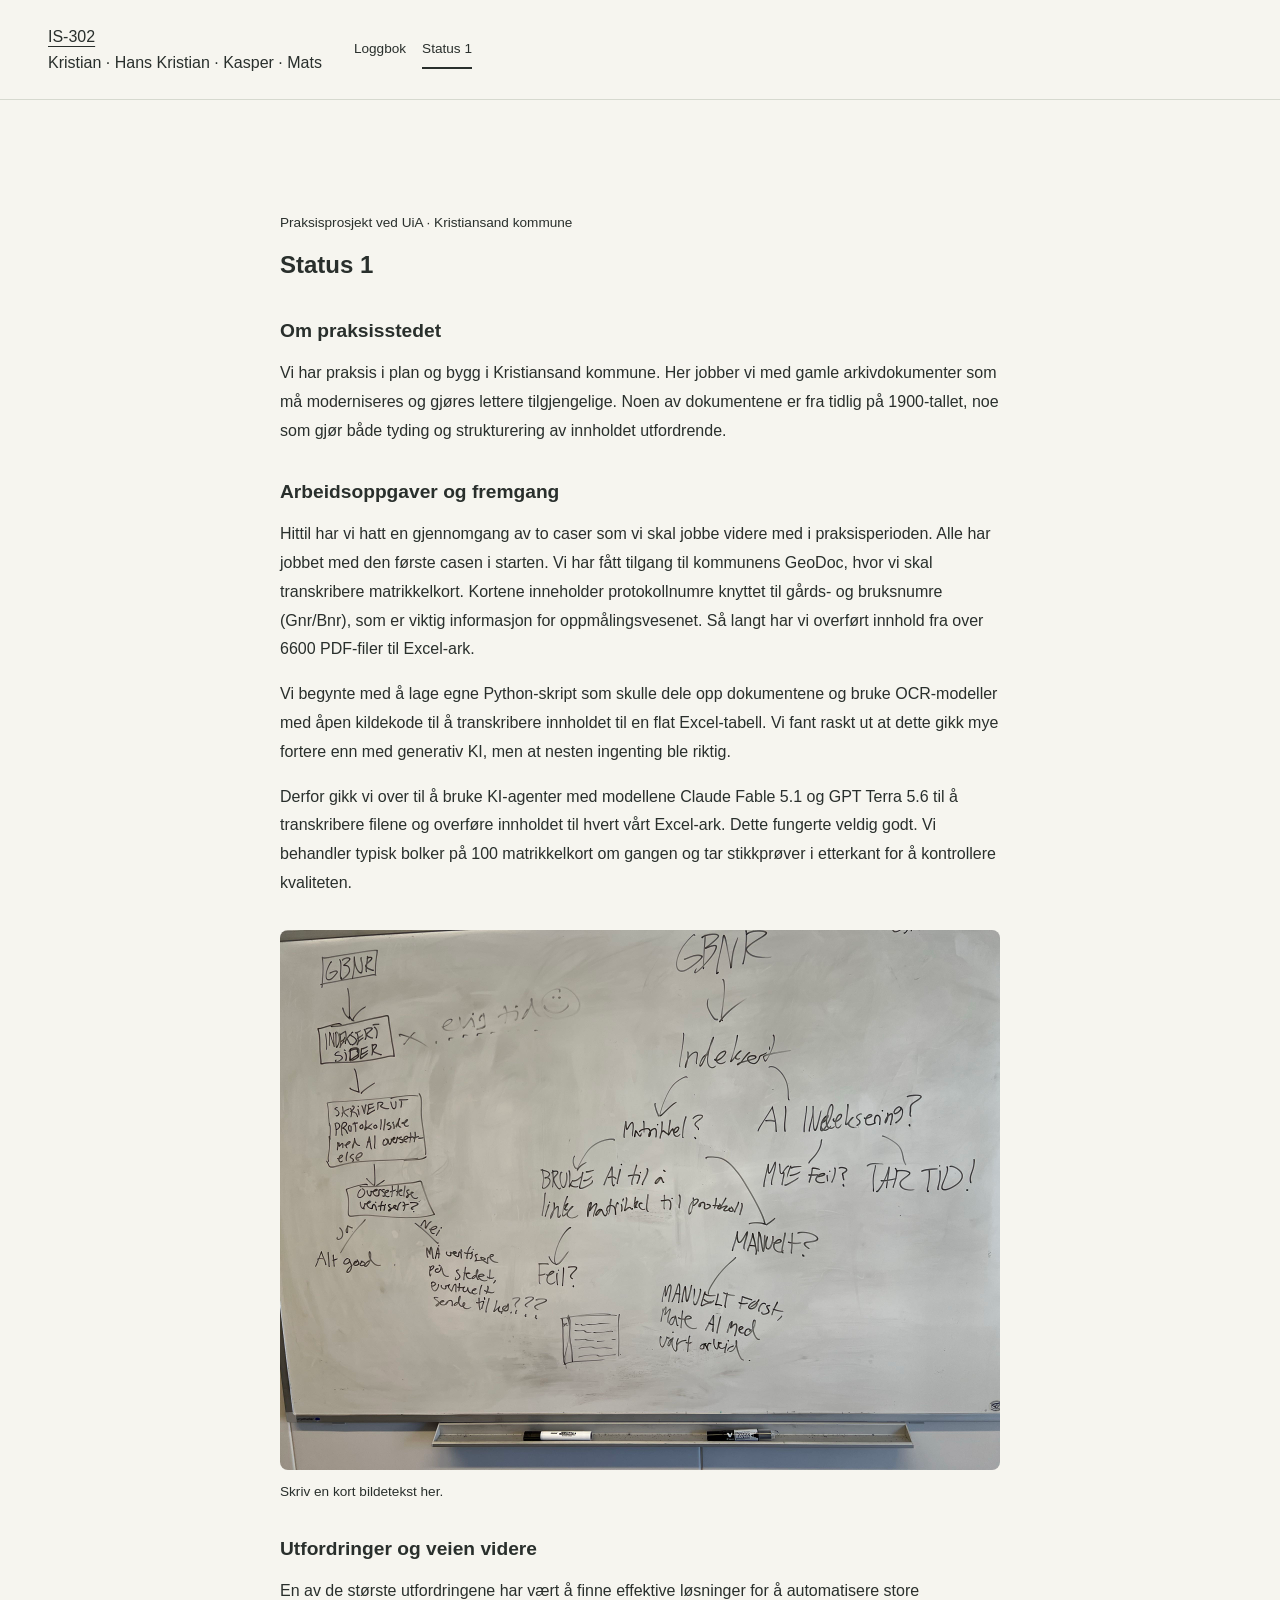
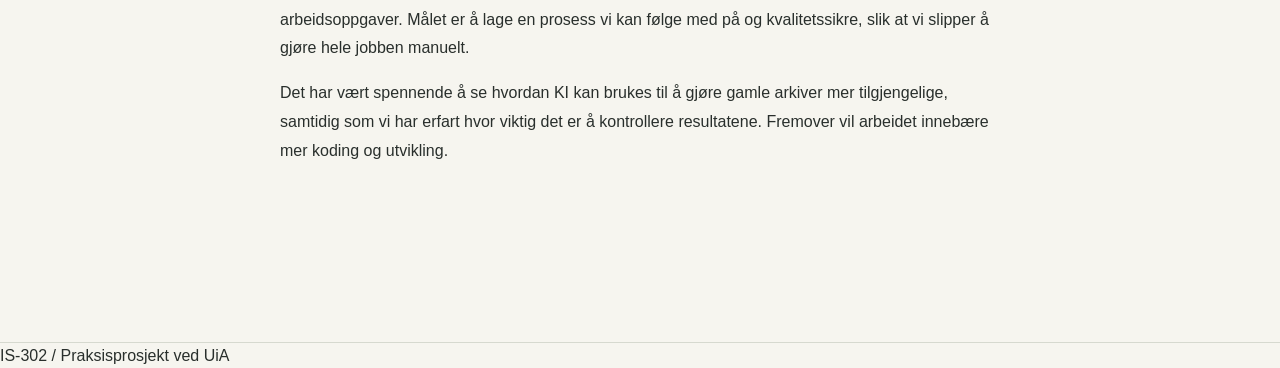
==== status1.html @ 0ccdd4df "status1" ====
<!doctype html>
<html lang="nb">
<head>
  <meta charset="utf-8">
  <meta name="viewport" content="width=device-width, initial-scale=1">
  <meta
    name="description"
    content="Status 1 fra praksis i Kristiansand kommune – IS-302 ved UiA."
  >
  <title>Status 1 | IS-302</title>
  <link rel="stylesheet" href="css/styles.css">
</head>

<body>
  <a class="skip-link" href="#main-content">
    Hopp til hovedinnhold
  </a>

  <header class="site-header">
    <div class="header-inner">
      <div class="identity">
        <a class="brand" href="index.html" aria-label="IS-302 forsiden">
          IS-302
        </a>
        <p class="students">
          Kristian <span aria-hidden="true">·</span>
          Hans Kristian <span aria-hidden="true">·</span>
          Kasper <span aria-hidden="true">·</span>
          Mats
        </p>
      </div>

      <div class="header-actions">
        <nav class="page-nav" aria-label="Hovedmeny">
          <a href="index.html">Loggbok</a>
          <a href="status1.html" aria-current="page">Status 1</a>
        </nav>
      </div>
    </div>
  </header>

  <main id="main-content">
    <article class="status-report" aria-labelledby="status-heading">
      <p class="status-label">
        Praksisprosjekt ved UiA · Kristiansand kommune
      </p>

      <h1 id="status-heading">Status 1</h1>

      <!-- Rediger teksten i avsnittene nedenfor. -->

      <h2>Om praksisstedet</h2>

      <p>
        Vi har praksis i plan og bygg i Kristiansand kommune.
        Her jobber vi med gamle arkivdokumenter som må moderniseres
        og gjøres lettere tilgjengelige. Noen av dokumentene er fra
        tidlig på 1900-tallet, noe som gjør både tyding og
        strukturering av innholdet utfordrende.
      </p>

      <h2>Arbeidsoppgaver og fremgang</h2>

      <p>
        Hittil har vi hatt en gjennomgang av to caser som vi skal
        jobbe videre med i praksisperioden. Alle har jobbet med den
        første casen i starten. Vi har fått tilgang til kommunens
        GeoDoc, hvor vi skal transkribere matrikkelkort. Kortene
        inneholder protokollnumre knyttet til gårds- og bruksnumre
        (Gnr/Bnr), som er viktig informasjon for oppmålingsvesenet.
        Så langt har vi overført innhold fra over 6600 PDF-filer
        til Excel-ark.
      </p>

      <p>
        Vi begynte med å lage egne Python-skript som skulle dele
        opp dokumentene og bruke OCR-modeller med åpen kildekode
        til å transkribere innholdet til en flat Excel-tabell.
        Vi fant raskt ut at dette gikk mye fortere enn med
        generativ KI, men at nesten ingenting ble riktig.
      </p>

      <p>
        Derfor gikk vi over til å bruke KI-agenter med modellene
        Claude Fable 5.1 og GPT Terra 5.6 til å transkribere filene
        og overføre innholdet til hvert vårt Excel-ark. Dette
        fungerte veldig godt. Vi behandler typisk bolker på
        100 matrikkelkort om gangen og tar stikkprøver i etterkant
        for å kontrollere kvaliteten.
      </p>

      <!-- Endre src, alt og bildeteksten når du legger inn bildet. -->
      <figure class="status-image">
        <img
          src="images/status1.jpg"
          alt="Beskriv hva bildet fra praksisarbeidet viser"
          loading="lazy"
        >
        <figcaption>
          Skriv en kort bildetekst her.
        </figcaption>
      </figure>

      <h2>Utfordringer og veien videre</h2>

      <p>
        En av de største utfordringene har vært å finne effektive
        løsninger for å automatisere store arbeidsoppgaver.
        Målet er å lage en prosess vi kan følge med på og
        kvalitetssikre, slik at vi slipper å gjøre hele jobben
        manuelt.
      </p>

      <p>
        Det har vært spennende å se hvordan KI kan brukes til å
        gjøre gamle arkiver mer tilgjengelige, samtidig som vi
        har erfart hvor viktig det er å kontrollere resultatene.
        Fremover vil arbeidet innebære mer koding og utvikling.
      </p>
    </article>
  </main>

  <footer class="site-footer">
    <span>IS-302 / Praksisprosjekt ved UiA</span>
  </footer>
</body>
</html>
---- css/styles.css ----
/* IS-302 — a shared field journal. No font or framework dependencies. */
:root {
  color-scheme: light;
  --color-paper: #f6f5ef;
  --color-surface: #fffefa;
  --color-note: #eeeee5;
  --color-ink: #292f2c;
  --color-muted: #636a63;
  --color-accent: #285747;
  --color-accent-hover: #1a4133;
  --color-accent-soft: #e5ece5;
  --color-border: #d6d9cf;
  --color-border-strong: #91998d;
  --color-error: #973e32;
  --color-error-soft: #f9eee9;
  --font-body: -apple-system, BlinkMacSystemFont, "Segoe UI", Roboto, Helvetica, Arial, sans-serif;
  --font-editorial: "Iowan Old Style", "Palatino Linotype", "Book Antiqua", Palatino, Georgia, serif;
  --type-small: 0.8125rem;
  --type-label: 0.6875rem;
  --type-body: 1rem;
  --space-1: 0.25rem;
  --space-2: 0.5rem;
  --space-3: 0.75rem;
  --space-4: 1rem;
  --space-5: 1.5rem;
  --space-6: 2rem;
  --space-7: 3rem;
  --space-8: 4rem;
  --space-9: 6rem;
  --border: 1px solid var(--color-border);
  --radius: 4px;
  --radius-pill: 999px;
  --shadow-dialog: 0 24px 80px #202b2426;
  --page-width: 1220px;
  --gutter: clamp(1.25rem, 4vw, 3rem);
}

* { box-sizing: border-box; }
body, h1, h2, h3, p { margin: 0; }
html { background: var(--color-paper); scroll-padding-top: var(--space-6); }
body {
  color: var(--color-ink);
  font-family: var(--font-body);
  font-size: var(--type-body);
  line-height: 1.6;
  -webkit-font-smoothing: antialiased;
}
button, input, select, textarea { font: inherit; color: inherit; }
button {
  min-height: 44px;
  padding: var(--space-2) var(--space-4);
  border: 1px solid transparent;
  border-radius: var(--radius);
  background: transparent;
  cursor: pointer;
  line-height: 1.35;
  transition: color 150ms ease, background-color 150ms ease, border-color 150ms ease;
}
button:disabled { cursor: wait; opacity: 0.55; }
a { color: inherit; text-decoration-thickness: 1px; text-underline-offset: 4px; }
button, a, summary { -webkit-tap-highlight-color: transparent; }
:focus-visible { outline: 2px solid var(--color-accent); outline-offset: 4px; }
::selection { color: var(--color-ink); background: var(--color-accent-soft); }
[hidden] { display: none !important; }
.sr-only {
  position: absolute;
  width: 1px;
  height: 1px;
  padding: 0;
  margin: -1px;
  overflow: hidden;
  clip-path: inset(50%);
  white-space: nowrap;
  border: 0;
}
.skip-link {
  position: fixed;
  top: var(--space-4);
  left: var(--gutter);
  z-index: 100;
  padding: var(--space-3) var(--space-5);
  background: var(--color-accent);
  color: var(--color-surface);
  transform: translateY(-200%);
}
.skip-link:focus { transform: translateY(0); }

/* Masthead */
.header-inner, main, .message-container, .footer-inner {
  width: min(var(--page-width), calc(100% - var(--gutter) * 2));
  margin-inline: auto;
}
.site-header { border-bottom: var(--border); }
.header-inner {
  display: flex;
  align-items: center;
  flex-wrap: wrap;
  gap: var(--space-4) var(--space-6);
  padding-block: var(--space-5);
}
.brand-group { display: flex; align-items: center; gap: var(--space-5); margin-right: auto; }
.brand-logo { font-size: 1.7rem; font-weight: 750; letter-spacing: -0.065em; text-decoration: none; white-space: nowrap; }
.brand-logo span { color: var(--color-accent); }
.brand-divider { width: 1px; height: 36px; background: var(--color-border); }
.brand-subtitle { display: block; font-size: var(--type-small); font-weight: 600; }
.header-students { font-size: 0.75rem; color: var(--color-muted); }
.main-nav { display: flex; align-items: center; gap: var(--space-1); }
.nav-link { border-radius: 0; padding-inline: var(--space-3); color: var(--color-muted); font-size: var(--type-small); }
.nav-link:hover { color: var(--color-accent); background: var(--color-accent-soft); }
.nav-link.active { border-bottom-color: var(--color-accent); color: var(--color-accent); font-weight: 650; }
.header-actions { display: flex; align-items: center; gap: var(--space-2); }
.auth-status { font-size: var(--type-label); color: var(--color-muted); }
.btn-add, .btn-submit, .inline-save-btn {
  background: var(--color-accent);
  color: var(--color-surface);
  font-size: var(--type-small);
  font-weight: 600;
}
.btn-add { display: inline-flex; align-items: center; gap: var(--space-2); }
.btn-add span { font-size: 1.25rem; font-weight: 400; line-height: 1; }
.btn-add:hover:not(:disabled), .btn-submit:hover:not(:disabled), .inline-save-btn:hover:not(:disabled) { background: var(--color-accent-hover); }
.btn-subtle, .btn-cancel { color: var(--color-muted); font-size: var(--type-small); }
.btn-subtle:hover, .btn-cancel:hover, .close-btn:hover { background: var(--color-note); color: var(--color-ink); }

/* Intro and page structure */
main { padding-block: clamp(2.5rem, 5vw, 4.5rem) var(--space-9); }
.view-panel { display: none; }
.view-panel.active { display: block; }
.intro-badge, .project-tag {
  display: block;
  color: var(--color-accent);
  font-size: var(--type-label);
  font-weight: 650;
  letter-spacing: 0.12em;
  text-transform: uppercase;
}
.intro-badge { margin-bottom: var(--space-5); }
.feed-header { display: flex; align-items: flex-end; justify-content: space-between; gap: var(--space-6); padding-bottom: var(--space-7); margin-bottom: var(--space-7); border-bottom: 1px solid var(--color-border-strong); }
.feed-main-title, .section-title {
  font-family: var(--font-editorial);
  font-size: clamp(2.65rem, 5.3vw, 4.75rem);
  font-weight: 400;
  letter-spacing: -0.045em;
  line-height: 1.08;
  text-wrap: balance;
  margin-bottom: var(--space-5);
}
.feed-subtitle, .section-lead { max-width: 68ch; font-size: clamp(1rem, 1.3vw, 1.125rem); color: var(--color-muted); line-height: 1.75; }
.intro-meta { flex-shrink: 0; display: grid; padding-left: var(--space-5); border-left: var(--border); font-size: var(--type-small); color: var(--color-muted); }
.intro-meta span:first-child { color: var(--color-ink); font-weight: 500; }
.journal-layout { display: grid; grid-template-columns: minmax(0, 2.6fr) minmax(0, 1fr); gap: clamp(2rem, 4vw, 3.5rem); align-items: start; }
.journal-feed, .project-sidebar { min-width: 0; }
.section-heading { display: flex; align-items: baseline; justify-content: space-between; gap: var(--space-3); margin-bottom: var(--space-5); }
.section-heading h2 { font-size: 1rem; font-weight: 600; letter-spacing: -0.025em; }
.section-heading > span { color: var(--color-muted); font-size: 0.75rem; }

/* Filters, search, and editing mode */
.feed-toolbar { display: grid; gap: var(--space-5); margin-block: var(--space-5) var(--space-6); }
.filter-group { display: flex; flex-wrap: wrap; gap: var(--space-2); }
.filter-btn { display: inline-flex; align-items: center; gap: var(--space-2); border: var(--border); border-radius: var(--radius-pill); padding: var(--space-2) var(--space-4); font-size: var(--type-small); color: var(--color-muted); }
.filter-btn:hover { border-color: var(--color-accent); color: var(--color-accent); background: var(--color-accent-soft); }
.filter-btn.active { color: var(--color-surface); background: var(--color-accent); border-color: var(--color-accent); }
.count { font-size: var(--type-label); font-variant-numeric: tabular-nums; opacity: 0.85; }
.search-row { display: flex; align-items: center; gap: var(--space-4); }
.search-row label { margin: 0; white-space: nowrap; font-size: var(--type-small); font-weight: 400; color: var(--color-muted); }
.search-field { flex: 1; min-width: 0; background: transparent; }
.edit-status-strip { display: flex; align-items: center; flex-wrap: wrap; gap: var(--space-2) var(--space-3); color: var(--color-muted); font-size: 0.75rem; }
.mode-badge { padding: var(--space-1) var(--space-2); border: var(--border); border-radius: var(--radius); font-size: var(--type-label); white-space: nowrap; }
.edit-status-strip.active .mode-badge { border-color: var(--color-accent); background: var(--color-accent-soft); color: var(--color-accent); }
#mode-text { flex: 1 1 200px; overflow-wrap: anywhere; }
.mode-toggle-link { padding: var(--space-2) 0; color: var(--color-accent); font-size: 0.75rem; }
.mode-toggle-link:hover, .project-btn:hover { text-decoration: underline; text-underline-offset: 4px; }

/* Journal entries — quiet paper sheets, with an editorial byline */
.entries-container { display: grid; gap: var(--space-5); }
.entry-card { min-width: 0; padding: clamp(1.25rem, 2.6vw, 2.25rem); background: var(--color-surface); border: var(--border); border-radius: var(--radius); }
.entry-card-top { display: flex; align-items: center; justify-content: space-between; flex-wrap: wrap; gap: var(--space-3) var(--space-4); padding-bottom: var(--space-5); margin-bottom: var(--space-5); border-bottom: var(--border); }
.author-block { display: flex; align-items: center; gap: var(--space-3); }
.author-avatar { display: grid; place-items: center; width: 32px; height: 32px; background: var(--color-accent-soft); border-radius: var(--radius); color: var(--color-accent); font-size: var(--type-label); font-weight: 700; letter-spacing: 0.02em; }
.author-name { font-size: 0.875rem; font-weight: 600; }
.date-editor-block { min-width: 0; display: flex; align-items: center; flex-wrap: wrap; gap: var(--space-2); }
.date-badge { color: var(--color-muted); font-size: var(--type-small); font-variant-numeric: tabular-nums; }
.btn-inline-edit { padding-inline: var(--space-2); color: var(--color-accent); font-size: 0.75rem; text-decoration: underline; text-underline-offset: 3px; }
.btn-inline-edit:hover { background: var(--color-accent-soft); }
.inline-edit-box { display: flex; align-items: center; flex-wrap: wrap; gap: var(--space-2); min-width: 0; }
.inline-date-input { width: auto; max-width: 100%; }
.inline-save-btn, .inline-preset-btn { padding-inline: var(--space-3); font-size: 0.75rem; }
.inline-preset-btn { border: var(--border); color: var(--color-muted); }
.inline-preset-btn:hover { border-color: var(--color-accent); background: var(--color-accent-soft); }
.inline-feedback { display: none; color: var(--color-accent); font-size: 0.75rem; }
.inline-feedback.visible { display: inline-block; }
.entry-text { max-width: 72ch; white-space: pre-wrap; overflow-wrap: anywhere; font-size: 1.0625rem; line-height: 1.85; }

/* Project notes and expanded project view */
.project-note { padding: var(--space-5); background: var(--color-note); border-top: 2px solid var(--color-accent); margin-bottom: var(--space-5); }
.project-note:nth-of-type(2) { background: transparent; border: var(--border); border-top: 2px solid var(--color-border-strong); }
.project-note h3 { margin-block: var(--space-4); font-family: var(--font-editorial); font-size: 1.65rem; font-weight: 400; letter-spacing: -0.025em; line-height: 1.2; overflow-wrap: anywhere; hyphens: auto; }
.project-note > p { font-size: 0.875rem; line-height: 1.8; color: var(--color-muted); }
.note-footer { display: grid; gap: var(--space-1); margin-top: var(--space-5); padding-top: var(--space-4); border-top: var(--border); font-size: 0.75rem; }
.note-footer span:last-child { font-size: var(--type-label); color: var(--color-muted); }
.project-btn { padding-inline: 0; color: var(--color-accent); font-size: var(--type-small); font-weight: 600; text-align: left; }
.sidebar-link { display: flex; align-items: center; justify-content: space-between; width: 100%; }
.sidebar-caption { margin-top: var(--space-4); max-width: 34ch; color: var(--color-muted); font-size: 0.75rem; line-height: 1.7; }
.section-intro { margin-bottom: var(--space-7); }
.projects-grid { display: grid; grid-template-columns: repeat(2, minmax(0, 1fr)); gap: var(--space-6); margin-bottom: var(--space-8); }
.project-card { display: flex; flex-direction: column; padding: clamp(1.5rem, 3vw, 2.5rem); background: var(--color-surface); border: var(--border); border-top: 2px solid var(--color-accent); }
.project-card-header { display: flex; flex-wrap: wrap; justify-content: space-between; gap: var(--space-3); margin-bottom: var(--space-5); }
.project-assigned { color: var(--color-muted); font-size: 0.75rem; }
.project-name { font: 400 clamp(1.75rem, 2.6vw, 2.25rem)/1.2 var(--font-editorial); letter-spacing: -0.03em; margin-bottom: var(--space-5); overflow-wrap: anywhere; hyphens: auto; }
.project-body { flex: 1; color: var(--color-muted); line-height: 1.8; margin-bottom: var(--space-5); }
.project-meta-list { display: flex; flex-wrap: wrap; gap: var(--space-2); margin-bottom: var(--space-5); }
.meta-pill { border: var(--border); padding: var(--space-1) var(--space-2); font-size: var(--type-label); color: var(--color-muted); }
.project-footer { display: flex; align-items: center; flex-wrap: wrap; justify-content: space-between; gap: var(--space-3); padding-top: var(--space-4); border-top: var(--border); }
.project-assigned strong { color: var(--color-ink); font-weight: 500; }
.team-header { margin-bottom: var(--space-6); }
.team-title { font: 400 2rem/1.3 var(--font-editorial); margin-bottom: var(--space-2); }
.team-subtitle { color: var(--color-muted); }
.team-grid { display: grid; grid-template-columns: repeat(4, minmax(0, 1fr)); gap: var(--space-6); }
.team-card { display: flex; flex-direction: column; align-items: flex-start; border-top: var(--border); padding-block: var(--space-5); }
.profile-placeholder { display: grid; place-items: center; width: 48px; height: 48px; margin-bottom: var(--space-5); background: var(--color-accent-soft); color: var(--color-accent); font-size: var(--type-small); font-weight: 600; border-radius: var(--radius); }
.profile-name { font-size: 1.125rem; font-weight: 600; margin-bottom: var(--space-1); }
.profile-role { color: var(--color-accent); font-size: 0.75rem; margin-bottom: var(--space-4); }
.profile-desc { flex: 1; font-size: 0.875rem; color: var(--color-muted); margin-bottom: var(--space-4); }
.profile-filter-btn { padding-inline: 0; color: var(--color-accent); font-size: var(--type-small); text-decoration: underline; text-underline-offset: 4px; }
.profile-filter-btn:hover { color: var(--color-accent-hover); }

/* Loading, empty, error, and live feedback */
.page-message { display: none; margin-top: var(--space-5); padding: var(--space-4) var(--space-5); border: var(--border); border-left: 3px solid var(--color-accent); background: var(--color-surface); font-size: 0.875rem; overflow-wrap: anywhere; }
.page-message.visible { display: block; }
.page-message.success { color: var(--color-accent); background: var(--color-accent-soft); }
.feed-status { display: flex; align-items: center; justify-content: center; gap: var(--space-3); padding: var(--space-8) var(--space-5); border: var(--border); background: var(--color-surface); color: var(--color-muted); font-size: 0.875rem; text-align: center; overflow-wrap: anywhere; }
.feed-status.ready { display: none; }
.page-message.error, .feed-status.error { color: var(--color-error); border-color: var(--color-error); background: var(--color-error-soft); }
.feed-spinner { flex-shrink: 0; width: 18px; height: 18px; border: 2px solid var(--color-border); border-top-color: var(--color-accent); border-radius: var(--radius-pill); animation: spin 900ms linear infinite; }
@keyframes spin { to { transform: rotate(360deg); } }

/* Native dialogs */
body:has(dialog[open]) { overflow: hidden; }
.entry-dialog { width: min(600px, calc(100% - var(--space-6))); max-height: calc(100vh - var(--space-6)); max-height: calc(100dvh - var(--space-6)); margin: auto; padding: 0; overflow-y: auto; overscroll-behavior: contain; color: var(--color-ink); background: var(--color-surface); border: var(--border); border-radius: var(--radius); box-shadow: var(--shadow-dialog); }
.login-dialog { width: min(480px, calc(100% - var(--space-6))); }
.entry-dialog::backdrop { background: #202b2499; }
.dialog-inner { padding: clamp(1.25rem, 4vw, 2.5rem); }
.dialog-header { display: flex; align-items: flex-start; justify-content: space-between; gap: var(--space-4); }
.dialog-header .intro-badge { margin-bottom: var(--space-3); }
.dialog-title { font: 400 clamp(1.9rem, 5vw, 2.5rem)/1.15 var(--font-editorial); letter-spacing: -0.035em; }
.close-btn { flex-shrink: 0; width: 44px; padding: 0; margin-top: -8px; margin-right: -8px; color: var(--color-muted); font-size: 1.75rem; }
.dialog-description { margin-block: var(--space-4) var(--space-6); color: var(--color-muted); font-size: 0.875rem; }
.form-row { display: grid; grid-template-columns: repeat(2, minmax(0, 1fr)); gap: var(--space-4); }
.form-group { min-width: 0; margin-bottom: var(--space-5); }
label { display: block; margin-bottom: var(--space-2); font-size: var(--type-small); font-weight: 600; }
input, select, textarea { min-width: 0; width: 100%; border: 1px solid var(--color-border-strong); border-radius: var(--radius); padding: var(--space-3); background: var(--color-surface); font-size: 1rem; }
input, select { min-height: 46px; }
textarea { display: block; min-height: 180px; resize: vertical; line-height: 1.7; }
input:focus, select:focus, textarea:focus { border-color: var(--color-accent); outline: 2px solid var(--color-accent); outline-offset: 2px; }
input::placeholder, textarea::placeholder { color: var(--color-muted); opacity: 1; }
.field-hint { margin-top: var(--space-2); color: var(--color-muted); font-size: 0.75rem; }
.form-msg { color: var(--color-error); font-size: var(--type-small); overflow-wrap: anywhere; }
.form-msg:not(:empty) { padding: var(--space-3); margin-bottom: var(--space-5); background: var(--color-error-soft); border-left: 2px solid var(--color-error); }
.dialog-actions { display: flex; align-items: center; justify-content: flex-end; gap: var(--space-3); padding-top: var(--space-5); border-top: var(--border); }
.btn-submit { padding-inline: var(--space-5); }
.demo-login-box { margin-top: var(--space-5); padding-top: var(--space-4); border-top: var(--border); font-size: 0.75rem; color: var(--color-muted); }
.demo-login-box summary { cursor: pointer; padding-block: var(--space-2); }
.demo-login-box p { margin-block: var(--space-3); }
.demo-login-btn { border: var(--border); color: var(--color-accent); font-size: var(--type-small); }
.demo-login-btn:hover { background: var(--color-accent-soft); }

/* Colophon */
.site-footer { border-top: var(--border); }
.footer-inner { display: flex; justify-content: space-between; flex-wrap: wrap; gap: var(--space-3); padding-block: var(--space-6); font-size: 0.75rem; color: var(--color-muted); }

/* Keep the masthead useful without compressing the reading column. */
@media (max-width: 1150px) {
  .header-inner { gap: var(--space-3) var(--space-5); }
  .main-nav { order: 3; width: 100%; border-top: var(--border); padding-top: var(--space-2); }
  .journal-layout { gap: var(--space-6); }
  .intro-meta { font-size: 0.75rem; }
}
@media (max-width: 900px) {
  .journal-layout { grid-template-columns: minmax(0, 1fr); gap: var(--space-8); }
  .project-sidebar { display: grid; grid-template-columns: repeat(2, minmax(0, 1fr)); gap: var(--space-5); }
  .project-sidebar .section-heading, .sidebar-link, .sidebar-caption { grid-column: 1 / -1; }
  .project-sidebar .section-heading, .project-note, .sidebar-caption { margin: 0; }
  .intro-meta { display: none; }
  .team-grid { grid-template-columns: repeat(2, minmax(0, 1fr)); }
}
@media (max-width: 600px) {
  .header-inner { padding-block: var(--space-4); gap: var(--space-4); }
  .brand-group { width: 100%; gap: var(--space-4); }
  .brand-logo { font-size: 1.5rem; }
  .brand-details { min-width: 0; }
  .header-students { font-size: var(--type-label); }
  .header-actions { width: 100%; flex-wrap: wrap; }
  .auth-status { margin-right: auto; }
  .main-nav { justify-content: space-between; padding-top: var(--space-3); }
  .nav-link { flex: 1; }
  .feed-header { padding-bottom: var(--space-6); margin-bottom: var(--space-6); }
  .feed-main-title { max-width: 10ch; font-size: clamp(2.75rem, 11.5vw, 4rem); }
  .intro-badge { margin-bottom: var(--space-4); }
  .feed-subtitle br { display: none; }
  .section-heading > span { font-size: var(--type-label); }
  .search-row { display: block; }
  .search-row label { margin-bottom: var(--space-2); }
  .filter-group { gap: var(--space-2); }
  .filter-btn { padding-inline: var(--space-3); }
  .entry-card-top { align-items: flex-start; gap: var(--space-3); padding-bottom: var(--space-4); margin-bottom: var(--space-4); }
  .date-editor-block { width: 100%; }
  .entry-text { font-size: 1rem; line-height: 1.8; }
  .project-sidebar, .projects-grid, .team-grid { grid-template-columns: minmax(0, 1fr); }
  .form-row { grid-template-columns: minmax(0, 1fr); gap: 0; }
  .dialog-actions > button { flex: 1; }
  .footer-inner { flex-direction: column; }
}
@media (prefers-reduced-motion: reduce) {
  *, *::before, *::after { animation: none !important; transition: none !important; scroll-behavior: auto !important; }
}
/* Navigasjon mellom sidene */
.page-nav {
  display: flex;
  flex-wrap: wrap;
  gap: 1rem;
}

.page-nav a {
  color: var(--muted);
  font-size: 0.85rem;
  text-decoration: none;
  padding: 0.5rem 0;
  border-bottom: 2px solid transparent;
}

.page-nav a:hover,
.page-nav a[aria-current="page"] {
  color: var(--ink);
  border-bottom-color: var(--ink);
}

/* Statusrapport */
.status-report {
  max-width: 720px;
  margin: 0 auto;
  padding: 3rem 0 4rem;
}

.status-label {
  color: var(--muted);
  font-size: 0.85rem;
  margin: 0 0 0.75rem;
}

.status-report h1 {
  margin-bottom: 2rem;
}

.status-report h2 {
  margin: 2rem 0 0.75rem;
  font-size: 1.2rem;
}

.status-report p:not(.status-label) {
  margin: 0 0 1rem;
  line-height: 1.8;
}

.status-image {
  margin: 2rem 0;
}

.status-image img {
  display: block;
  width: 100%;
  height: auto;
  border: 1px solid var(--line);
  border-radius: 8px;
}

.status-image figcaption {
  margin-top: 0.75rem;
  color: var(--muted);
  font-size: 0.85rem;
  line-height: 1.5;
}

@media (max-width: 700px) {
  .header-inner {
    flex-wrap: wrap;
    padding-top: 1rem;
    padding-bottom: 1rem;
  }

  .header-actions {
    flex-wrap: wrap;
  }
}
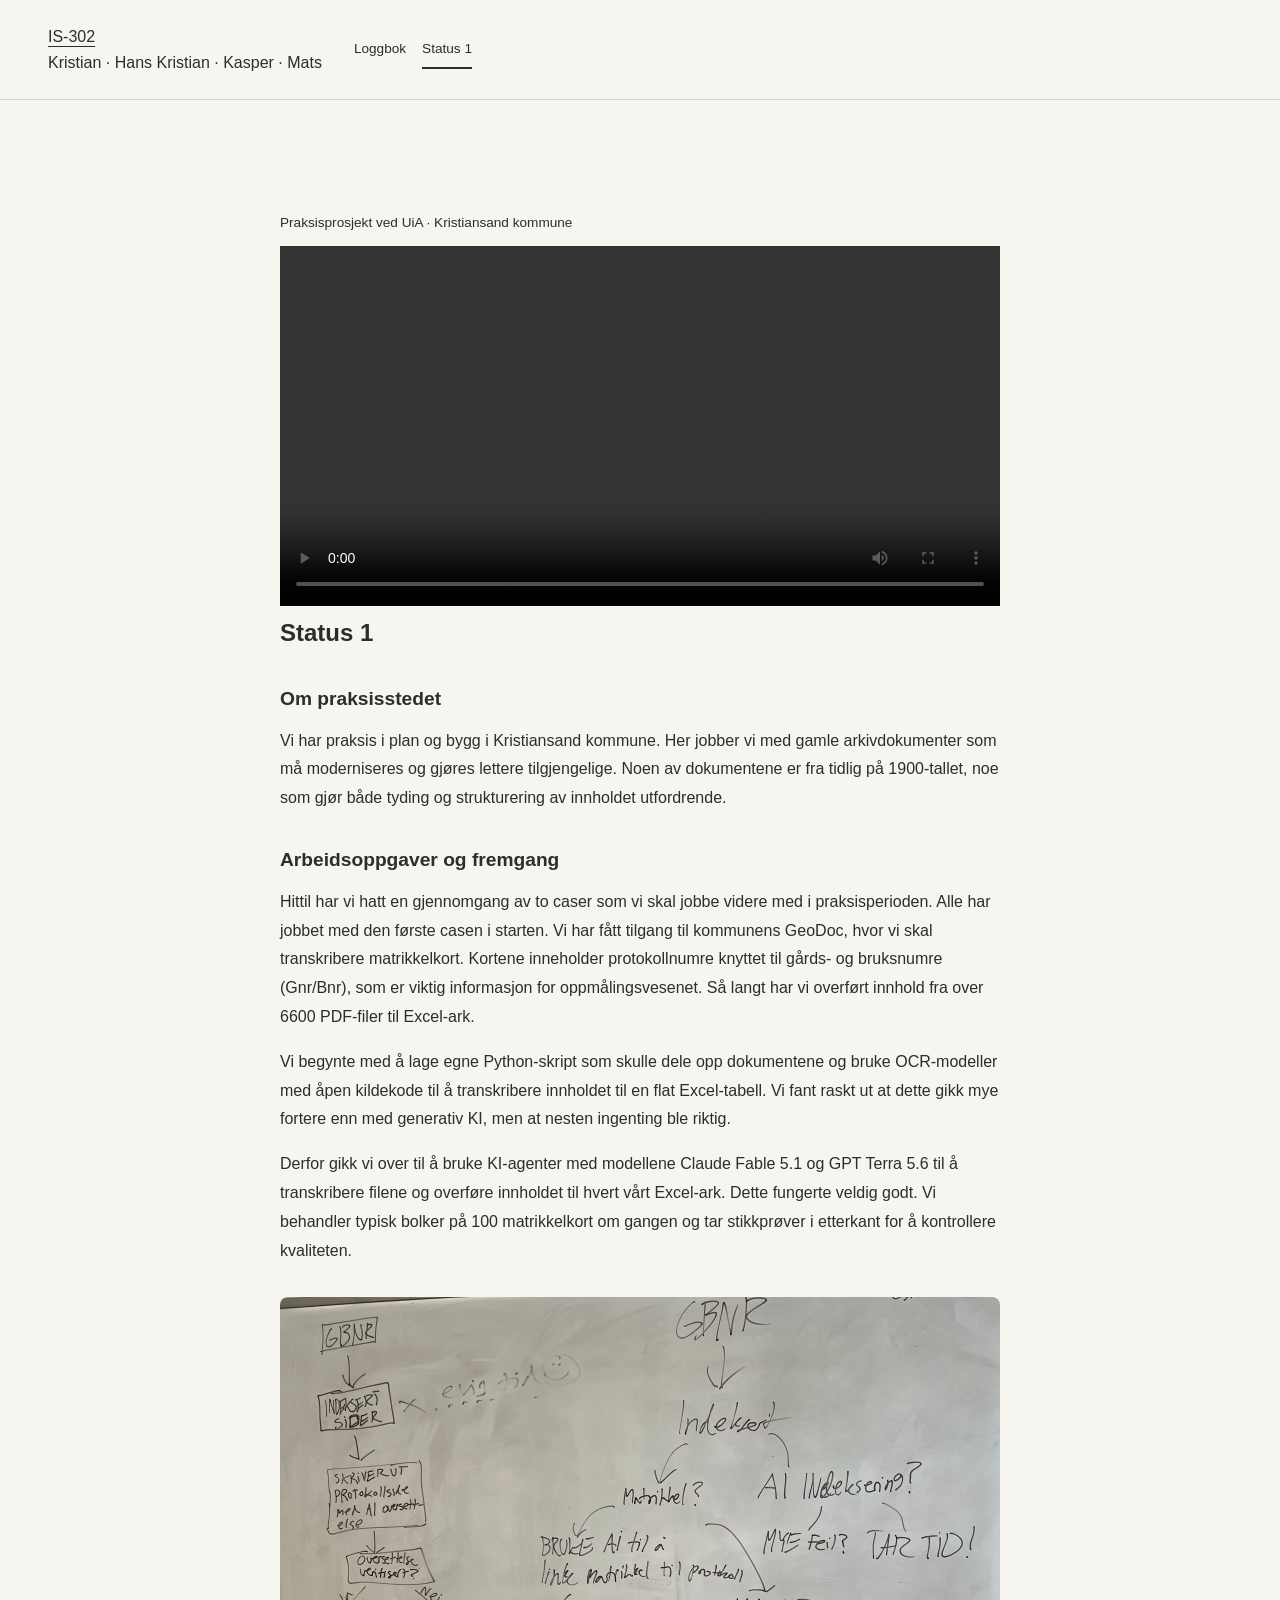
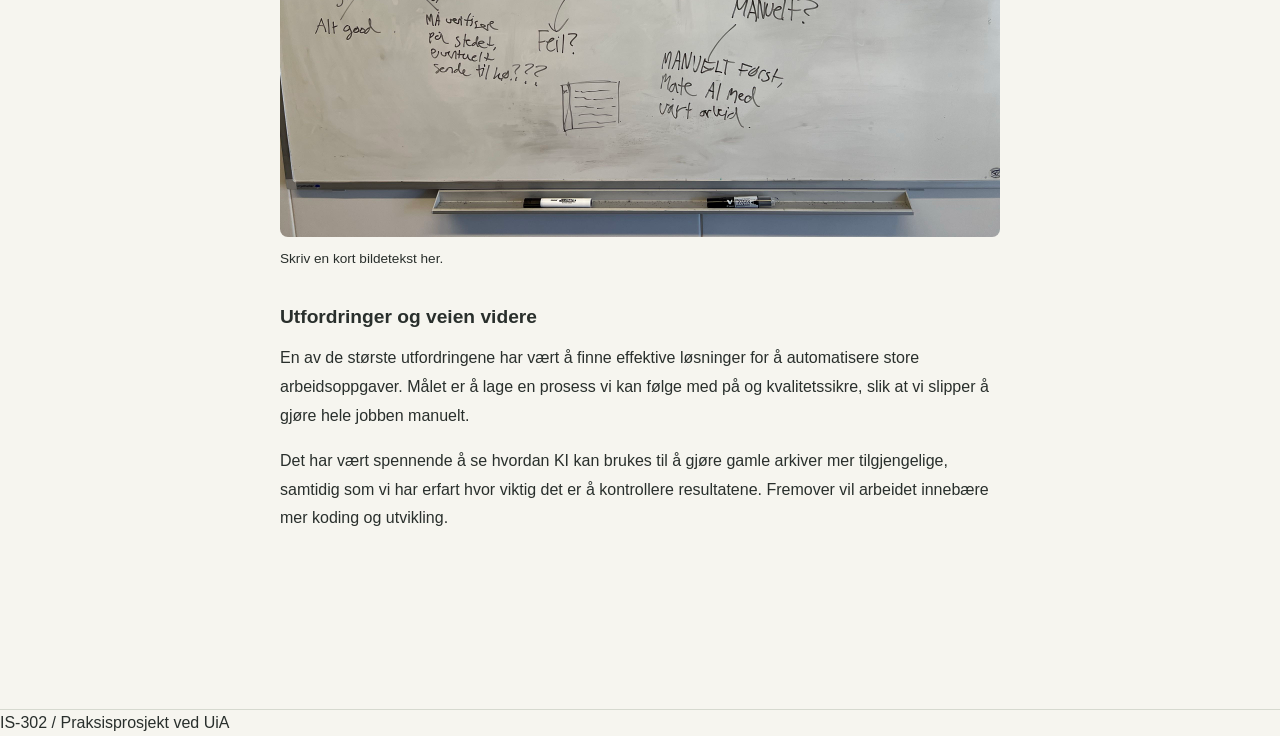
==== commit d8edd8b5: "la t video" ====
--- a/status1.html
+++ b/status1.html
@@ -44,6 +44,11 @@
       <p class="status-label">
         Praksisprosjekt ved UiA · Kristiansand kommune
       </p>
+      <video controls playsinline preload="metadata"
+         style="width: 100%; max-width: 960px;">
+        <source src="images/status111.mp4" type="video/mp4">
+         Nettleseren din støtter ikke video.
+      </video>
 
       <h1 id="status-heading">Status 1</h1>
 
--- a/css/styles.css
+++ b/css/styles.css
@@ -102,8 +102,46 @@
 .brand-logo { font-size: 1.7rem; font-weight: 750; letter-spacing: -0.065em; text-decoration: none; white-space: nowrap; }
 .brand-logo span { color: var(--color-accent); }
 .brand-divider { width: 1px; height: 36px; background: var(--color-border); }
+.brand-details { min-width: 0; }
 .brand-subtitle { display: block; font-size: var(--type-small); font-weight: 600; }
 .header-students { font-size: 0.75rem; color: var(--color-muted); }
+
+/* Header Partner Logos */
+.header-partner-logos {
+  display: flex;
+  align-items: center;
+  gap: var(--space-4);
+  padding-left: var(--space-4);
+  border-left: var(--border);
+}
+.partner-logo-link {
+  display: inline-flex;
+  align-items: center;
+  opacity: 0.9;
+  transition: opacity 150ms ease, transform 150ms ease;
+}
+.partner-logo-link:hover {
+  opacity: 1;
+  transform: translateY(-1px);
+}
+.partner-logo {
+  display: block;
+  object-fit: contain;
+}
+.logo-kommune {
+  height: 30px;
+  width: auto;
+}
+.logo-uia {
+  height: 23px;
+  width: auto;
+}
+.partner-logo-divider {
+  width: 1px;
+  height: 22px;
+  background: var(--color-border);
+}
+
 .main-nav { display: flex; align-items: center; gap: var(--space-1); }
 .nav-link { border-radius: 0; padding-inline: var(--space-3); color: var(--color-muted); font-size: var(--type-small); }
 .nav-link:hover { color: var(--color-accent); background: var(--color-accent-soft); }
@@ -135,6 +173,473 @@
   text-transform: uppercase;
 }
 .intro-badge { margin-bottom: var(--space-5); }
+
+/* Scroll Reveal & Soft Typewriter Animations */
+[data-reveal] {
+  opacity: 0;
+  transform: translateY(16px);
+  transition: opacity 650ms cubic-bezier(0.16, 1, 0.3, 1), transform 650ms cubic-bezier(0.16, 1, 0.3, 1);
+  will-change: opacity, transform;
+}
+[data-reveal].is-revealed {
+  opacity: 1;
+  transform: translateY(0);
+}
+
+.typewriter-cursor {
+  display: inline-block;
+  font-weight: 300;
+  color: var(--color-accent);
+  margin-left: 2px;
+  animation: blink-cursor 750ms step-end infinite;
+}
+@keyframes blink-cursor {
+  0%, 100% { opacity: 1; }
+  50% { opacity: 0; }
+}
+
+/* ==========================================================================
+   HOMEPAGE (#view-hjem)
+   ========================================================================== */
+.home-container {
+  display: flex;
+  flex-direction: column;
+  gap: clamp(3.5rem, 6vw, 6rem);
+}
+
+/* Hero section */
+.home-hero {
+  padding-bottom: clamp(1.5rem, 3vw, 2.5rem);
+}
+.hero-content {
+  max-width: 960px;
+}
+.hero-title {
+  font-family: var(--font-editorial);
+  font-size: clamp(2.75rem, 5.6vw, 4.85rem);
+  font-weight: 400;
+  letter-spacing: -0.045em;
+  line-height: 1.06;
+  text-wrap: balance;
+  margin-bottom: var(--space-5);
+}
+.hero-lead {
+  max-width: 68ch;
+  font-size: clamp(1.0625rem, 1.4vw, 1.25rem);
+  line-height: 1.75;
+  color: var(--color-muted);
+  margin-bottom: var(--space-6);
+}
+.hero-actions {
+  display: flex;
+  align-items: center;
+  flex-wrap: wrap;
+  gap: var(--space-3);
+}
+.btn-hero-primary {
+  display: inline-flex;
+  align-items: center;
+  gap: var(--space-2);
+  background: var(--color-accent);
+  color: var(--color-surface);
+  font-weight: 600;
+  font-size: var(--type-small);
+  padding: var(--space-3) var(--space-5);
+  border-radius: var(--radius);
+  text-decoration: none;
+  transition: background 150ms ease, transform 150ms ease;
+}
+.btn-hero-primary:hover {
+  background: var(--color-accent-hover);
+  transform: translateY(-1px);
+}
+.btn-hero-secondary {
+  display: inline-flex;
+  align-items: center;
+  gap: var(--space-2);
+  background: var(--color-surface);
+  border: var(--border);
+  color: var(--color-ink);
+  font-weight: 600;
+  font-size: var(--type-small);
+  padding: var(--space-3) var(--space-5);
+  border-radius: var(--radius);
+  text-decoration: none;
+  transition: border-color 150ms ease, background 150ms ease, transform 150ms ease;
+}
+.btn-hero-secondary:hover {
+  border-color: var(--color-accent);
+  background: var(--color-accent-soft);
+  transform: translateY(-1px);
+}
+
+/* Stats strip */
+.home-stats-strip {
+  display: grid;
+  grid-template-columns: repeat(4, 1fr);
+  gap: var(--space-4);
+  margin-top: clamp(2rem, 4vw, 3.5rem);
+  padding-top: clamp(1.75rem, 3.5vw, 3rem);
+  border-top: 1px solid var(--color-border-strong);
+}
+.stat-box {
+  display: flex;
+  flex-direction: column;
+  gap: var(--space-1);
+}
+.stat-number {
+  font-family: var(--font-editorial);
+  font-size: clamp(2rem, 3.2vw, 2.75rem);
+  line-height: 1.1;
+  font-weight: 600;
+  color: var(--color-accent);
+}
+.stat-label {
+  font-size: var(--type-small);
+  color: var(--color-muted);
+}
+
+/* Home Section Layouts */
+.home-section {
+  padding-top: clamp(2rem, 4vw, 3.5rem);
+  border-top: 1px solid var(--color-border);
+  display: flex;
+  flex-direction: column;
+}
+.section-label-row {
+  display: flex;
+  align-items: center;
+  gap: var(--space-3);
+  margin-bottom: var(--space-3);
+}
+.section-numeral {
+  font-family: var(--font-editorial);
+  font-size: 1.15rem;
+  font-style: italic;
+  font-weight: 600;
+  color: var(--color-accent);
+}
+.home-section-title {
+  font-family: var(--font-editorial);
+  font-size: clamp(2.2rem, 4.2vw, 3.25rem);
+  font-weight: 400;
+  letter-spacing: -0.035em;
+  line-height: 1.15;
+  margin-bottom: var(--space-3);
+}
+.home-section-subtitle {
+  font-size: 1.0625rem;
+  font-weight: 600;
+  color: var(--color-accent);
+  margin-bottom: var(--space-4);
+}
+.home-body-text {
+  font-size: 1.0625rem;
+  line-height: 1.8;
+  color: var(--color-muted);
+  max-width: 68ch;
+  margin-bottom: var(--space-4);
+}
+.home-body-text strong {
+  color: var(--color-ink);
+  font-weight: 600;
+}
+
+/* 2-Column Grid for HVOR */
+.home-grid-2col {
+  display: grid;
+  grid-template-columns: minmax(0, 1.4fr) minmax(0, 1fr);
+  gap: clamp(2rem, 4vw, 4rem);
+  align-items: start;
+  margin-top: var(--space-4);
+}
+.home-links-group {
+  display: flex;
+  flex-wrap: wrap;
+  gap: var(--space-3);
+  margin-top: var(--space-5);
+}
+.home-external-link {
+  display: inline-flex;
+  align-items: center;
+  gap: var(--space-2);
+  padding: var(--space-3) var(--space-4);
+  background: var(--color-surface);
+  border: var(--border);
+  border-radius: var(--radius);
+  color: var(--color-ink);
+  font-size: var(--type-small);
+  font-weight: 600;
+  text-decoration: none;
+  transition: border-color 150ms ease, background 150ms ease, transform 150ms ease;
+}
+.home-external-link:hover {
+  border-color: var(--color-accent);
+  background: var(--color-accent-soft);
+  color: var(--color-accent);
+  transform: translateY(-1px);
+}
+.home-external-link .link-arrow {
+  color: var(--color-accent);
+  font-weight: 400;
+}
+
+/* Location Card */
+.location-card {
+  background: var(--color-surface);
+  border: var(--border);
+  border-top: 3px solid var(--color-accent);
+  border-radius: var(--radius);
+  padding: clamp(1.5rem, 3vw, 2.25rem);
+  display: flex;
+  flex-direction: column;
+  gap: var(--space-4);
+}
+.location-badge {
+  display: inline-block;
+  align-self: flex-start;
+  padding: var(--space-1) var(--space-3);
+  background: var(--color-accent-soft);
+  color: var(--color-accent);
+  font-size: var(--type-label);
+  font-weight: 700;
+  text-transform: uppercase;
+  letter-spacing: 0.1em;
+  border-radius: var(--radius-pill);
+}
+.location-heading {
+  font-family: var(--font-editorial);
+  font-size: 1.45rem;
+  font-weight: 500;
+  letter-spacing: -0.02em;
+}
+.location-details {
+  list-style: none;
+  padding: 0;
+  margin: 0;
+  display: flex;
+  flex-direction: column;
+  gap: var(--space-2);
+  font-size: 0.875rem;
+  color: var(--color-muted);
+  border-top: var(--border);
+  padding-top: var(--space-4);
+}
+.location-details li strong {
+  color: var(--color-ink);
+  font-weight: 600;
+}
+.location-partners {
+  display: flex;
+  align-items: center;
+  gap: var(--space-4);
+  padding-top: var(--space-4);
+  border-top: var(--border);
+}
+.partner-card-logo {
+  max-height: 28px;
+  width: auto;
+  object-fit: contain;
+  opacity: 0.9;
+}
+
+/* Initiatives Grid (HVA) */
+.home-initiatives-grid {
+  display: grid;
+  grid-template-columns: repeat(2, minmax(0, 1fr));
+  gap: var(--space-6);
+  margin-top: var(--space-5);
+}
+.home-initiative-card {
+  background: var(--color-surface);
+  border: var(--border);
+  border-top: 3px solid var(--color-accent);
+  border-radius: var(--radius);
+  padding: clamp(1.5rem, 3vw, 2.25rem);
+  display: flex;
+  flex-direction: column;
+  justify-content: space-between;
+  gap: var(--space-5);
+  transition: transform 150ms ease, box-shadow 150ms ease;
+}
+.home-initiative-card:hover {
+  transform: translateY(-2px);
+  box-shadow: 0 8px 24px #202b240f;
+}
+.initiative-top {
+  display: flex;
+  flex-direction: column;
+  gap: var(--space-3);
+}
+.initiative-badge {
+  font-size: var(--type-label);
+  font-weight: 650;
+  text-transform: uppercase;
+  letter-spacing: 0.12em;
+  color: var(--color-accent);
+}
+.initiative-title {
+  font-family: var(--font-editorial);
+  font-size: clamp(1.6rem, 2.3vw, 2rem);
+  font-weight: 400;
+  line-height: 1.2;
+  letter-spacing: -0.025em;
+}
+.initiative-text {
+  font-size: 0.9375rem;
+  line-height: 1.75;
+  color: var(--color-muted);
+}
+.initiative-tags {
+  display: flex;
+  flex-wrap: wrap;
+  gap: var(--space-2);
+  margin-top: var(--space-2);
+}
+.initiative-link-btn {
+  display: inline-flex;
+  align-items: center;
+  gap: var(--space-2);
+  color: var(--color-accent);
+  font-size: var(--type-small);
+  font-weight: 600;
+  padding: 0;
+  background: none;
+  border: none;
+  cursor: pointer;
+  text-align: left;
+}
+.initiative-link-btn:hover {
+  text-decoration: underline;
+  text-underline-offset: 4px;
+}
+
+/* Reasons Grid (HVORFOR) */
+.home-reasons-grid {
+  display: grid;
+  grid-template-columns: repeat(2, minmax(0, 1fr));
+  gap: var(--space-5);
+  margin-top: var(--space-5);
+}
+.reason-card {
+  background: var(--color-surface);
+  border: var(--border);
+  border-radius: var(--radius);
+  padding: clamp(1.25rem, 2.5vw, 1.85rem);
+  display: flex;
+  flex-direction: column;
+  gap: var(--space-3);
+  transition: transform 150ms ease;
+}
+.reason-card:hover {
+  transform: translateY(-2px);
+}
+.reason-icon-circle {
+  width: 44px;
+  height: 44px;
+  border-radius: var(--radius-pill);
+  background: var(--color-accent-soft);
+  display: grid;
+  place-items: center;
+  font-size: 1.3rem;
+  margin-bottom: var(--space-1);
+}
+.reason-title {
+  font-family: var(--font-editorial);
+  font-size: 1.35rem;
+  font-weight: 500;
+  letter-spacing: -0.02em;
+  line-height: 1.25;
+}
+.reason-text {
+  font-size: 0.875rem;
+  line-height: 1.75;
+  color: var(--color-muted);
+}
+
+/* Team Teaser on Home */
+.section-heading-with-cta {
+  display: flex;
+  align-items: flex-end;
+  justify-content: space-between;
+  flex-wrap: wrap;
+  gap: var(--space-4);
+  margin-bottom: var(--space-5);
+}
+.btn-view-all-team {
+  display: inline-flex;
+  align-items: center;
+  gap: var(--space-2);
+  padding: var(--space-2) var(--space-4);
+  background: var(--color-surface);
+  border: var(--border);
+  border-radius: var(--radius);
+  color: var(--color-accent);
+  font-size: var(--type-small);
+  font-weight: 600;
+  transition: border-color 150ms ease, background 150ms ease;
+}
+.btn-view-all-team:hover {
+  border-color: var(--color-accent);
+  background: var(--color-accent-soft);
+}
+.team-teaser-grid {
+  display: grid;
+  grid-template-columns: repeat(4, minmax(0, 1fr));
+  gap: var(--space-4);
+}
+.team-teaser-card {
+  background: var(--color-surface);
+  border: var(--border);
+  border-radius: var(--radius);
+  overflow: hidden;
+  cursor: pointer;
+  transition: transform 150ms ease, border-color 150ms ease, box-shadow 150ms ease;
+  display: flex;
+  flex-direction: column;
+}
+.team-teaser-card:hover {
+  transform: translateY(-3px);
+  border-color: var(--color-accent);
+  box-shadow: 0 8px 20px #202b2414;
+}
+.team-teaser-photo {
+  width: 100%;
+  aspect-ratio: 4 / 4.5;
+  object-fit: cover;
+  background: var(--color-note);
+  display: block;
+  border-bottom: var(--border);
+  filter: grayscale(12%);
+  transition: filter 200ms ease;
+}
+.team-teaser-card:hover .team-teaser-photo {
+  filter: grayscale(0%);
+}
+.team-teaser-info {
+  padding: var(--space-3) var(--space-4);
+  display: flex;
+  flex-direction: column;
+  gap: var(--space-1);
+}
+.teaser-name {
+  font-family: var(--font-editorial);
+  font-size: 1.15rem;
+  font-weight: 600;
+  letter-spacing: -0.02em;
+}
+.teaser-role {
+  font-size: var(--type-label);
+  font-weight: 650;
+  color: var(--color-accent);
+  text-transform: uppercase;
+  letter-spacing: 0.08em;
+}
+.teaser-project {
+  font-size: var(--type-label);
+  color: var(--color-muted);
+}
+
 .feed-header { display: flex; align-items: flex-end; justify-content: space-between; gap: var(--space-6); padding-bottom: var(--space-7); margin-bottom: var(--space-7); border-bottom: 1px solid var(--color-border-strong); }
 .feed-main-title, .section-title {
   font-family: var(--font-editorial);
@@ -154,30 +659,66 @@
 .section-heading h2 { font-size: 1rem; font-weight: 600; letter-spacing: -0.025em; }
 .section-heading > span { color: var(--color-muted); font-size: 0.75rem; }
 
-/* Filters, search, and editing mode */
-.feed-toolbar { display: grid; gap: var(--space-5); margin-block: var(--space-5) var(--space-6); }
-.filter-group { display: flex; flex-wrap: wrap; gap: var(--space-2); }
-.filter-btn { display: inline-flex; align-items: center; gap: var(--space-2); border: var(--border); border-radius: var(--radius-pill); padding: var(--space-2) var(--space-4); font-size: var(--type-small); color: var(--color-muted); }
-.filter-btn:hover { border-color: var(--color-accent); color: var(--color-accent); background: var(--color-accent-soft); }
-.filter-btn.active { color: var(--color-surface); background: var(--color-accent); border-color: var(--color-accent); }
+/* Feed toolbar, search, and team indicator */
+.feed-toolbar { display: grid; gap: var(--space-4); margin-block: var(--space-5) var(--space-6); }
+.feed-meta-bar {
+  display: flex;
+  align-items: center;
+  justify-content: space-between;
+  flex-wrap: wrap;
+  gap: var(--space-3);
+  padding: var(--space-3) var(--space-4);
+  background: var(--color-surface);
+  border: var(--border);
+  border-radius: var(--radius);
+}
+.feed-team-indicator {
+  display: inline-flex;
+  align-items: center;
+  gap: var(--space-2);
+  font-size: var(--type-small);
+  font-weight: 600;
+  color: var(--color-ink);
+}
+.indicator-dot {
+  width: 8px;
+  height: 8px;
+  border-radius: var(--radius-pill);
+  background: var(--color-accent);
+  box-shadow: 0 0 0 3px var(--color-accent-soft);
+  display: inline-block;
+}
+.feed-count-tag {
+  font-size: var(--type-small);
+  color: var(--color-muted);
+}
 .count { font-size: var(--type-label); font-variant-numeric: tabular-nums; opacity: 0.85; }
 .search-row { display: flex; align-items: center; gap: var(--space-4); }
 .search-row label { margin: 0; white-space: nowrap; font-size: var(--type-small); font-weight: 400; color: var(--color-muted); }
 .search-field { flex: 1; min-width: 0; background: transparent; }
-.edit-status-strip { display: flex; align-items: center; flex-wrap: wrap; gap: var(--space-2) var(--space-3); color: var(--color-muted); font-size: 0.75rem; }
-.mode-badge { padding: var(--space-1) var(--space-2); border: var(--border); border-radius: var(--radius); font-size: var(--type-label); white-space: nowrap; }
-.edit-status-strip.active .mode-badge { border-color: var(--color-accent); background: var(--color-accent-soft); color: var(--color-accent); }
-#mode-text { flex: 1 1 200px; overflow-wrap: anywhere; }
-.mode-toggle-link { padding: var(--space-2) 0; color: var(--color-accent); font-size: 0.75rem; }
-.mode-toggle-link:hover, .project-btn:hover { text-decoration: underline; text-underline-offset: 4px; }
 
 /* Journal entries — quiet paper sheets, with an editorial byline */
 .entries-container { display: grid; gap: var(--space-5); }
 .entry-card { min-width: 0; padding: clamp(1.25rem, 2.6vw, 2.25rem); background: var(--color-surface); border: var(--border); border-radius: var(--radius); }
 .entry-card-top { display: flex; align-items: center; justify-content: space-between; flex-wrap: wrap; gap: var(--space-3) var(--space-4); padding-bottom: var(--space-5); margin-bottom: var(--space-5); border-bottom: var(--border); }
 .author-block { display: flex; align-items: center; gap: var(--space-3); }
-.author-avatar { display: grid; place-items: center; width: 32px; height: 32px; background: var(--color-accent-soft); border-radius: var(--radius); color: var(--color-accent); font-size: var(--type-label); font-weight: 700; letter-spacing: 0.02em; }
+.author-avatar { position: relative; overflow: hidden; display: grid; place-items: center; width: 34px; height: 34px; background: var(--color-accent-soft); border: 1px solid var(--color-border); border-radius: var(--radius-pill); color: var(--color-accent); font-size: var(--type-label); font-weight: 700; letter-spacing: 0.02em; flex-shrink: 0; }
+.author-avatar-img { width: 100%; height: 100%; object-fit: cover; display: block; }
+.author-team-avatar {
+  background: var(--color-accent) !important;
+  color: var(--color-surface) !important;
+  font-weight: 700 !important;
+  font-size: 0.75rem !important;
+  letter-spacing: 0.05em !important;
+}
 .author-name { font-size: 0.875rem; font-weight: 600; }
+.author-subtext {
+  display: block;
+  font-size: var(--type-label);
+  color: var(--color-muted);
+  font-weight: 400;
+  margin-top: 1px;
+}
 .date-editor-block { min-width: 0; display: flex; align-items: center; flex-wrap: wrap; gap: var(--space-2); }
 .date-badge { color: var(--color-muted); font-size: var(--type-small); font-variant-numeric: tabular-nums; }
 .btn-inline-edit { padding-inline: var(--space-2); color: var(--color-accent); font-size: 0.75rem; text-decoration: underline; text-underline-offset: 3px; }
@@ -190,6 +731,82 @@
 .inline-feedback { display: none; color: var(--color-accent); font-size: 0.75rem; }
 .inline-feedback.visible { display: inline-block; }
 .entry-text { max-width: 72ch; white-space: pre-wrap; overflow-wrap: anywhere; font-size: 1.0625rem; line-height: 1.85; }
+
+/* Entry attachments display */
+.entry-attachments-wrapper {
+  margin-top: var(--space-5);
+  padding-top: var(--space-4);
+  border-top: var(--border);
+}
+.entry-attachments-title {
+  display: block;
+  font-size: var(--type-label);
+  font-weight: 650;
+  text-transform: uppercase;
+  letter-spacing: 0.1em;
+  color: var(--color-muted);
+  margin-bottom: var(--space-3);
+}
+.entry-attachments-grid {
+  display: grid;
+  grid-template-columns: repeat(auto-fill, minmax(210px, 1fr));
+  gap: var(--space-3);
+}
+.entry-attachment-item {
+  display: flex;
+  align-items: center;
+  gap: var(--space-3);
+  padding: var(--space-2) var(--space-3);
+  background: var(--color-note);
+  border: var(--border);
+  border-radius: var(--radius);
+  text-decoration: none;
+  color: var(--color-ink);
+  transition: transform 150ms ease, border-color 150ms ease, background 150ms ease;
+  min-width: 0;
+}
+.entry-attachment-item:hover {
+  border-color: var(--color-accent);
+  background: var(--color-accent-soft);
+  transform: translateY(-1px);
+}
+.attachment-thumb {
+  width: 36px;
+  height: 36px;
+  object-fit: cover;
+  border-radius: 2px;
+  border: var(--border);
+  flex-shrink: 0;
+}
+.attachment-item-icon {
+  font-size: 1.3rem;
+  line-height: 1;
+  flex-shrink: 0;
+  width: 36px;
+  height: 36px;
+  display: grid;
+  place-items: center;
+  background: var(--color-surface);
+  border-radius: 2px;
+  border: var(--border);
+}
+.attachment-item-details {
+  display: flex;
+  flex-direction: column;
+  min-width: 0;
+  overflow: hidden;
+}
+.attachment-item-name {
+  font-size: var(--type-small);
+  font-weight: 550;
+  white-space: nowrap;
+  overflow: hidden;
+  text-overflow: ellipsis;
+}
+.attachment-item-size {
+  font-size: var(--type-label);
+  color: var(--color-muted);
+}
 
 /* Project notes and expanded project view */
 .project-note { padding: var(--space-5); background: var(--color-note); border-top: 2px solid var(--color-accent); margin-bottom: var(--space-5); }
@@ -215,14 +832,278 @@
 .team-header { margin-bottom: var(--space-6); }
 .team-title { font: 400 2rem/1.3 var(--font-editorial); margin-bottom: var(--space-2); }
 .team-subtitle { color: var(--color-muted); }
-.team-grid { display: grid; grid-template-columns: repeat(4, minmax(0, 1fr)); gap: var(--space-6); }
-.team-card { display: flex; flex-direction: column; align-items: flex-start; border-top: var(--border); padding-block: var(--space-5); }
-.profile-placeholder { display: grid; place-items: center; width: 48px; height: 48px; margin-bottom: var(--space-5); background: var(--color-accent-soft); color: var(--color-accent); font-size: var(--type-small); font-weight: 600; border-radius: var(--radius); }
-.profile-name { font-size: 1.125rem; font-weight: 600; margin-bottom: var(--space-1); }
-.profile-role { color: var(--color-accent); font-size: 0.75rem; margin-bottom: var(--space-4); }
-.profile-desc { flex: 1; font-size: 0.875rem; color: var(--color-muted); margin-bottom: var(--space-4); }
-.profile-filter-btn { padding-inline: 0; color: var(--color-accent); font-size: var(--type-small); text-decoration: underline; text-underline-offset: 4px; }
-.profile-filter-btn:hover { color: var(--color-accent-hover); }
+
+/* Team Meta Strip */
+.team-meta-strip {
+  display: grid;
+  grid-template-columns: repeat(4, minmax(0, 1fr));
+  gap: var(--space-4);
+  padding: var(--space-4) var(--space-5);
+  background: var(--color-surface);
+  border: var(--border);
+  border-radius: var(--radius);
+  margin-bottom: var(--space-7);
+}
+.meta-strip-item {
+  display: flex;
+  flex-direction: column;
+  gap: 2px;
+}
+.meta-strip-label {
+  font-size: var(--type-label);
+  color: var(--color-muted);
+  text-transform: uppercase;
+  letter-spacing: 0.08em;
+  font-weight: 600;
+}
+.meta-strip-value {
+  font-size: var(--type-small);
+  font-weight: 600;
+  color: var(--color-ink);
+}
+
+/* Team Grid & Upgraded Cards */
+.team-grid {
+  display: grid;
+  grid-template-columns: repeat(4, minmax(0, 1fr));
+  gap: clamp(1.25rem, 2vw, 1.75rem);
+  margin-bottom: var(--space-8);
+}
+.team-card {
+  display: flex;
+  flex-direction: column;
+  background: var(--color-surface);
+  border: var(--border);
+  border-radius: var(--radius);
+  overflow: hidden;
+  transition: transform 180ms ease, box-shadow 180ms ease, border-color 180ms ease;
+}
+.team-card:hover {
+  transform: translateY(-4px);
+  box-shadow: 0 12px 28px rgba(40, 87, 71, 0.08), 0 2px 6px rgba(0, 0, 0, 0.03);
+  border-color: var(--color-border-strong);
+}
+
+/* Photo Wrapper */
+.team-photo-wrap {
+  position: relative;
+  width: 100%;
+  aspect-ratio: 1 / 1;
+  background: var(--color-note);
+  border-bottom: var(--border);
+  overflow: hidden;
+}
+.team-photo {
+  width: 100%;
+  height: 100%;
+  object-fit: cover;
+  display: block;
+  transition: transform 300ms cubic-bezier(0.2, 0.8, 0.2, 1);
+}
+.team-photo-kasper {
+  object-position: center 25%;
+}
+.team-photo-hk {
+  object-position: center 20%;
+}
+.team-photo-kristian {
+  object-position: center 15%;
+}
+.team-photo-mats {
+  object-position: center 25%;
+}
+.team-card:hover .team-photo {
+  transform: scale(1.04);
+}
+.team-card-tag {
+  position: absolute;
+  top: var(--space-3);
+  right: var(--space-3);
+  background: rgba(255, 254, 250, 0.92);
+  backdrop-filter: blur(8px);
+  border: var(--border);
+  border-radius: var(--radius-pill);
+  padding: 3px 10px;
+  font-size: 0.6875rem;
+  font-weight: 700;
+  color: var(--color-accent);
+  letter-spacing: 0.06em;
+  text-transform: uppercase;
+  box-shadow: 0 2px 6px rgba(0, 0, 0, 0.05);
+}
+
+/* Card Content Area */
+.team-card-content {
+  display: flex;
+  flex-direction: column;
+  flex: 1;
+  padding: clamp(1.25rem, 1.8vw, 1.5rem);
+}
+.profile-header {
+  margin-bottom: var(--space-3);
+}
+.profile-name {
+  font-family: var(--font-editorial);
+  font-size: 1.45rem;
+  font-weight: 500;
+  letter-spacing: -0.025em;
+  line-height: 1.2;
+  margin-bottom: 2px;
+  color: var(--color-ink);
+}
+.profile-role {
+  display: block;
+  color: var(--color-accent);
+  font-size: 0.75rem;
+  font-weight: 700;
+  letter-spacing: 0.06em;
+  text-transform: uppercase;
+}
+.profile-desc {
+  flex: 1;
+  font-size: 0.875rem;
+  line-height: 1.7;
+  color: var(--color-muted);
+  margin-bottom: var(--space-4);
+}
+
+/* Skills/Tags */
+.profile-skills {
+  display: flex;
+  flex-wrap: wrap;
+  gap: 5px;
+  margin-bottom: var(--space-5);
+}
+.skill-pill {
+  display: inline-flex;
+  align-items: center;
+  padding: 2px 7px;
+  background: var(--color-paper);
+  border: var(--border);
+  border-radius: var(--radius-pill);
+  font-size: var(--type-label);
+  color: var(--color-muted);
+  line-height: 1.4;
+  white-space: nowrap;
+}
+
+/* Footer & Actions */
+.profile-footer {
+  display: flex;
+  align-items: center;
+  justify-content: space-between;
+  gap: var(--space-2);
+  padding-top: var(--space-4);
+  border-top: var(--border);
+  margin-top: auto;
+}
+.profile-filter-btn {
+  display: inline-flex;
+  align-items: center;
+  gap: var(--space-2);
+  padding: var(--space-2) 0;
+  color: var(--color-accent);
+  font-size: var(--type-small);
+  font-weight: 600;
+  text-decoration: none;
+  min-height: 36px;
+}
+.profile-filter-btn .btn-arrow {
+  transition: transform 150ms ease;
+  font-size: 1rem;
+  line-height: 1;
+}
+.profile-filter-btn:hover {
+  color: var(--color-accent-hover);
+}
+.profile-filter-btn:hover .btn-arrow {
+  transform: translateX(4px);
+}
+
+/* Social Icon Buttons */
+.social-links {
+  display: flex;
+  align-items: center;
+  gap: 6px;
+}
+.social-btn {
+  display: inline-flex;
+  align-items: center;
+  justify-content: center;
+  width: 34px;
+  height: 34px;
+  border: var(--border);
+  border-radius: var(--radius);
+  color: var(--color-muted);
+  background: transparent;
+  text-decoration: none;
+  transition: color 150ms ease, background-color 150ms ease, border-color 150ms ease, transform 150ms ease;
+}
+.social-btn:hover {
+  color: var(--color-accent);
+  background: var(--color-accent-soft);
+  border-color: var(--color-accent);
+  transform: translateY(-2px);
+}
+.social-btn:active {
+  transform: translateY(0);
+}
+.social-icon {
+  width: 17px;
+  height: 17px;
+  display: block;
+}
+
+/* Collaboration Callout */
+.team-collab-note {
+  display: grid;
+  grid-template-columns: minmax(0, 2fr) minmax(0, 1fr);
+  gap: var(--space-6);
+  align-items: center;
+  padding: clamp(1.5rem, 3vw, 2.5rem);
+  background: var(--color-note);
+  border: var(--border);
+  border-left: 3px solid var(--color-accent);
+  border-radius: var(--radius);
+  margin-top: var(--space-8);
+}
+.collab-note-content h3 {
+  font: 400 clamp(1.4rem, 2vw, 1.75rem)/1.25 var(--font-editorial);
+  letter-spacing: -0.025em;
+  margin-block: var(--space-2) var(--space-3);
+  color: var(--color-ink);
+}
+.collab-note-content p {
+  font-size: 0.875rem;
+  line-height: 1.75;
+  color: var(--color-muted);
+}
+.collab-note-links {
+  display: flex;
+  flex-direction: column;
+  gap: var(--space-3);
+  align-items: flex-start;
+  padding-left: var(--space-5);
+  border-left: var(--border);
+}
+.collab-link {
+  display: inline-flex;
+  align-items: center;
+  gap: var(--space-2);
+  font-size: var(--type-small);
+  font-weight: 600;
+  color: var(--color-accent);
+  text-decoration: none;
+  padding: var(--space-2) var(--space-3);
+  border: var(--border);
+  border-radius: var(--radius);
+  background: var(--color-surface);
+  transition: all 150ms ease;
+}
+.collab-link:hover {
+  background: var(--color-accent-soft);
+  border-color: var(--color-accent);
+}
 
 /* Loading, empty, error, and live feedback */
 .page-message { display: none; margin-top: var(--space-5); padding: var(--space-4) var(--space-5); border: var(--border); border-left: 3px solid var(--color-accent); background: var(--color-surface); font-size: 0.875rem; overflow-wrap: anywhere; }
@@ -256,19 +1137,133 @@
 .field-hint { margin-top: var(--space-2); color: var(--color-muted); font-size: 0.75rem; }
 .form-msg { color: var(--color-error); font-size: var(--type-small); overflow-wrap: anywhere; }
 .form-msg:not(:empty) { padding: var(--space-3); margin-bottom: var(--space-5); background: var(--color-error-soft); border-left: 2px solid var(--color-error); }
+.author-static-badge {
+  display: flex;
+  align-items: center;
+  gap: var(--space-3);
+  padding: var(--space-3) var(--space-4);
+  background: var(--color-note);
+  border: var(--border);
+  border-radius: var(--radius);
+}
+.author-static-name {
+  font-weight: 650;
+  font-size: 0.875rem;
+  display: block;
+}
+.author-static-hint {
+  font-size: var(--type-label);
+  color: var(--color-muted);
+  display: block;
+}
+
+/* Attachments upload zone in Dialog */
+.attachment-upload-zone {
+  position: relative;
+  border: 2px dashed var(--color-border-strong);
+  border-radius: var(--radius);
+  background: var(--color-note);
+  padding: var(--space-5) var(--space-4);
+  text-align: center;
+  cursor: pointer;
+  transition: border-color 150ms ease, background 150ms ease;
+}
+.attachment-upload-zone:hover,
+.attachment-upload-zone.dragover {
+  border-color: var(--color-accent);
+  background: var(--color-accent-soft);
+}
+.attachment-file-input {
+  position: absolute;
+  inset: 0;
+  width: 100%;
+  height: 100%;
+  opacity: 0;
+  cursor: pointer;
+}
+.attachment-upload-label {
+  display: flex;
+  flex-direction: column;
+  align-items: center;
+  gap: var(--space-1);
+  pointer-events: none;
+}
+.upload-icon {
+  font-size: 1.5rem;
+  line-height: 1;
+  margin-bottom: var(--space-1);
+}
+.upload-text {
+  font-size: var(--type-small);
+  font-weight: 600;
+  color: var(--color-ink);
+}
+.upload-hint {
+  font-size: var(--type-label);
+  color: var(--color-muted);
+}
+.attachment-preview-list {
+  display: flex;
+  flex-direction: column;
+  gap: var(--space-2);
+  margin-top: var(--space-3);
+}
+.attachment-preview-item {
+  display: flex;
+  align-items: center;
+  justify-content: space-between;
+  gap: var(--space-3);
+  padding: var(--space-2) var(--space-3);
+  background: var(--color-surface);
+  border: var(--border);
+  border-radius: var(--radius);
+  font-size: var(--type-small);
+}
+.attachment-preview-info {
+  display: flex;
+  align-items: center;
+  gap: var(--space-2);
+  min-width: 0;
+  overflow: hidden;
+}
+.attachment-preview-icon {
+  font-size: 1.1rem;
+  flex-shrink: 0;
+}
+.attachment-preview-name {
+  font-weight: 500;
+  white-space: nowrap;
+  overflow: hidden;
+  text-overflow: ellipsis;
+}
+.attachment-preview-size {
+  font-size: var(--type-label);
+  color: var(--color-muted);
+  flex-shrink: 0;
+}
+.attachment-remove-btn {
+  padding: var(--space-1) var(--space-2);
+  color: var(--color-error);
+  font-size: 1.1rem;
+  line-height: 1;
+  min-height: auto;
+  border-radius: var(--radius);
+  background: transparent;
+  border: none;
+  cursor: pointer;
+}
+.attachment-remove-btn:hover {
+  background: var(--color-error-soft);
+}
+
 .dialog-actions { display: flex; align-items: center; justify-content: flex-end; gap: var(--space-3); padding-top: var(--space-5); border-top: var(--border); }
 .btn-submit { padding-inline: var(--space-5); }
-.demo-login-box { margin-top: var(--space-5); padding-top: var(--space-4); border-top: var(--border); font-size: 0.75rem; color: var(--color-muted); }
-.demo-login-box summary { cursor: pointer; padding-block: var(--space-2); }
-.demo-login-box p { margin-block: var(--space-3); }
-.demo-login-btn { border: var(--border); color: var(--color-accent); font-size: var(--type-small); }
-.demo-login-btn:hover { background: var(--color-accent-soft); }
 
 /* Colophon */
 .site-footer { border-top: var(--border); }
 .footer-inner { display: flex; justify-content: space-between; flex-wrap: wrap; gap: var(--space-3); padding-block: var(--space-6); font-size: 0.75rem; color: var(--color-muted); }
 
-/* Keep the masthead useful without compressing the reading column. */
+/* Responsive adjustments */
 @media (max-width: 1150px) {
   .header-inner { gap: var(--space-3) var(--space-5); }
   .main-nav { order: 3; width: 100%; border-top: var(--border); padding-top: var(--space-2); }
@@ -282,12 +1277,23 @@
   .project-sidebar .section-heading, .project-note, .sidebar-caption { margin: 0; }
   .intro-meta { display: none; }
   .team-grid { grid-template-columns: repeat(2, minmax(0, 1fr)); }
+  .team-meta-strip { grid-template-columns: repeat(2, minmax(0, 1fr)); }
+  .team-collab-note { grid-template-columns: minmax(0, 1fr); gap: var(--space-4); }
+  .collab-note-links { border-left: none; padding-left: 0; border-top: var(--border); padding-top: var(--space-4); flex-direction: row; flex-wrap: wrap; }
+  .home-grid-2col { grid-template-columns: minmax(0, 1fr); gap: var(--space-6); }
+  .home-initiatives-grid { grid-template-columns: minmax(0, 1fr); }
+  .home-stats-strip { grid-template-columns: repeat(2, 1fr); gap: var(--space-5); }
+  .home-reasons-grid { grid-template-columns: minmax(0, 1fr); }
+  .team-teaser-grid { grid-template-columns: repeat(2, minmax(0, 1fr)); }
 }
 @media (max-width: 600px) {
   .header-inner { padding-block: var(--space-4); gap: var(--space-4); }
-  .brand-group { width: 100%; gap: var(--space-4); }
+  .brand-group { width: 100%; gap: var(--space-3); }
   .brand-logo { font-size: 1.5rem; }
   .brand-details { min-width: 0; }
+  .header-partner-logos { padding-left: var(--space-2); gap: var(--space-2); }
+  .logo-kommune { height: 22px; }
+  .logo-uia { height: 17px; }
   .header-students { font-size: var(--type-label); }
   .header-actions { width: 100%; flex-wrap: wrap; }
   .auth-status { margin-right: auto; }
@@ -298,6 +1304,7 @@
   .intro-badge { margin-bottom: var(--space-4); }
   .feed-subtitle br { display: none; }
   .section-heading > span { font-size: var(--type-label); }
+  .feed-meta-bar { flex-direction: column; align-items: flex-start; gap: var(--space-2); }
   .search-row { display: block; }
   .search-row label { margin-bottom: var(--space-2); }
   .filter-group { gap: var(--space-2); }
@@ -305,7 +1312,12 @@
   .entry-card-top { align-items: flex-start; gap: var(--space-3); padding-bottom: var(--space-4); margin-bottom: var(--space-4); }
   .date-editor-block { width: 100%; }
   .entry-text { font-size: 1rem; line-height: 1.8; }
+  .entry-attachments-grid { grid-template-columns: minmax(0, 1fr); }
+  .home-stats-strip { grid-template-columns: repeat(2, 1fr); gap: var(--space-4); }
+  .team-teaser-grid { grid-template-columns: minmax(0, 1fr); }
   .project-sidebar, .projects-grid, .team-grid { grid-template-columns: minmax(0, 1fr); }
+  .team-meta-strip { grid-template-columns: minmax(0, 1fr); gap: var(--space-3); }
+  .collab-note-links { flex-direction: column; }
   .form-row { grid-template-columns: minmax(0, 1fr); gap: 0; }
   .dialog-actions > button { flex: 1; }
   .footer-inner { flex-direction: column; }
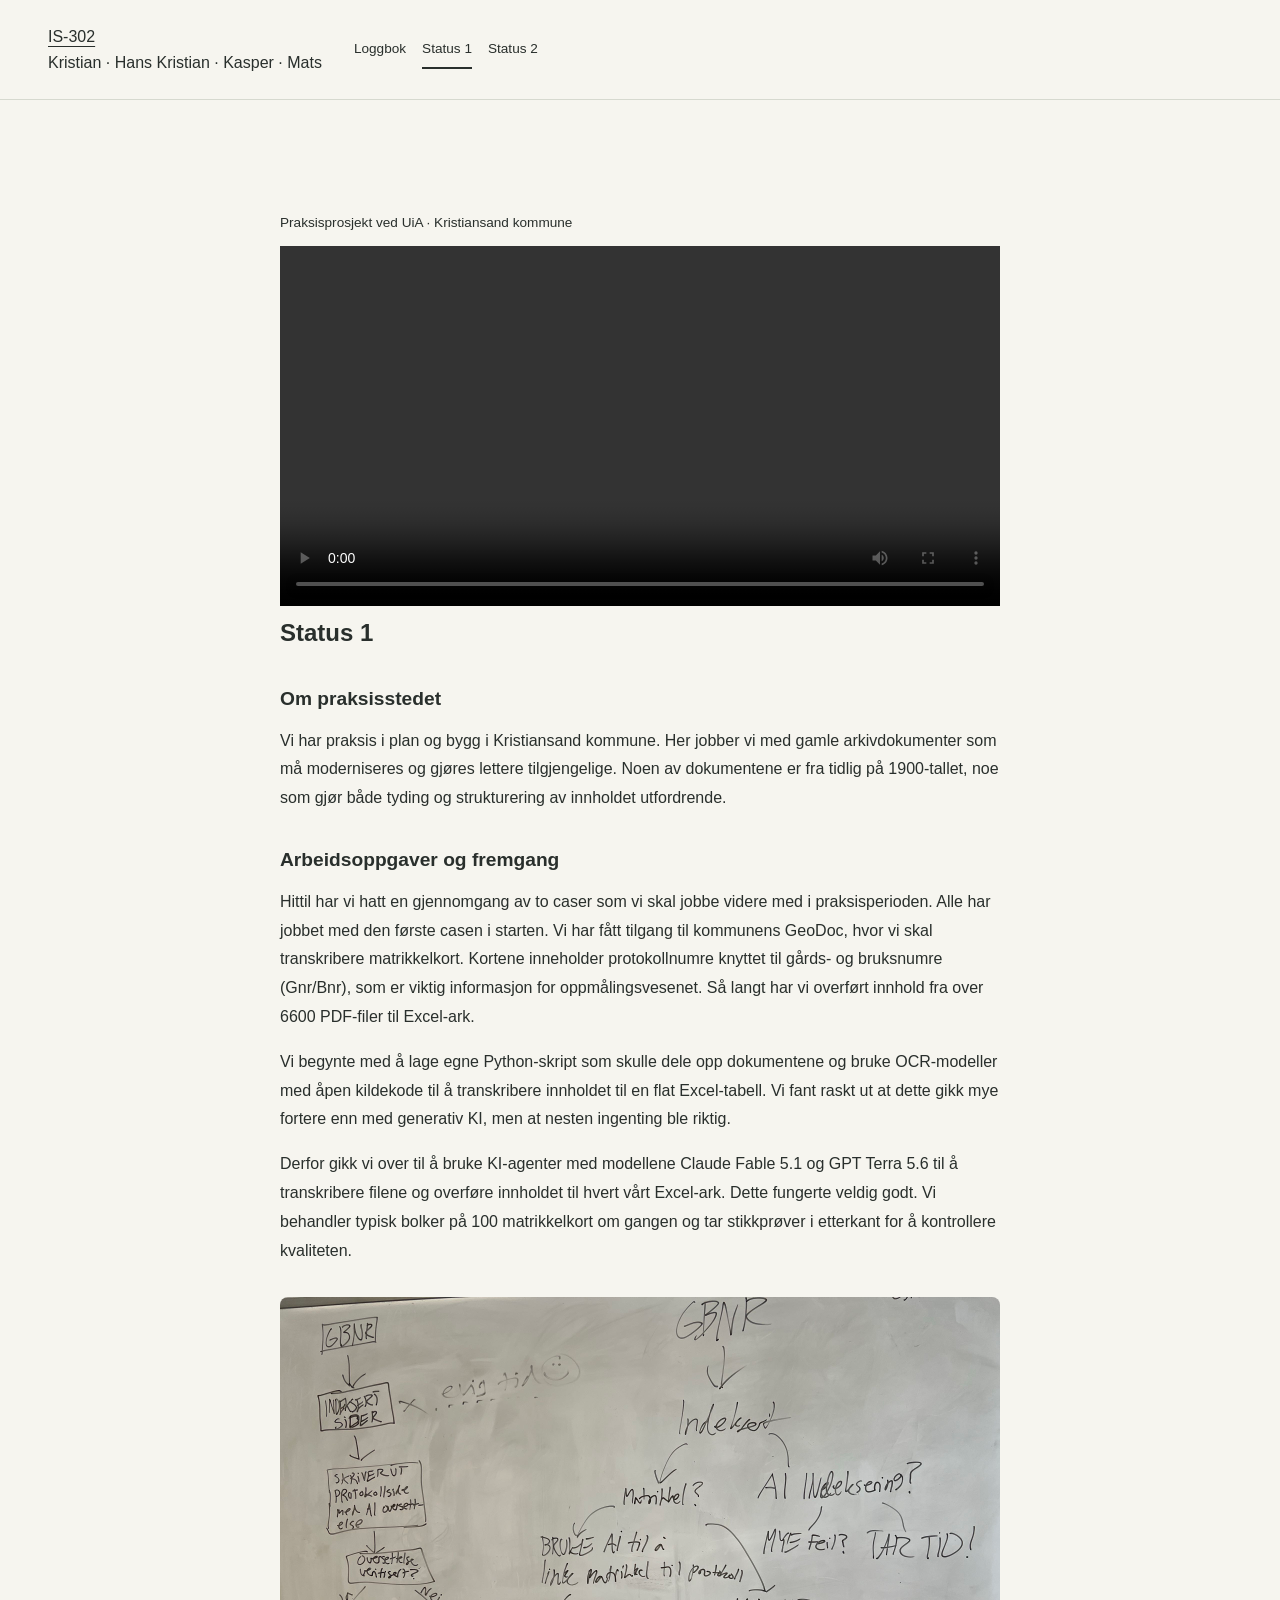
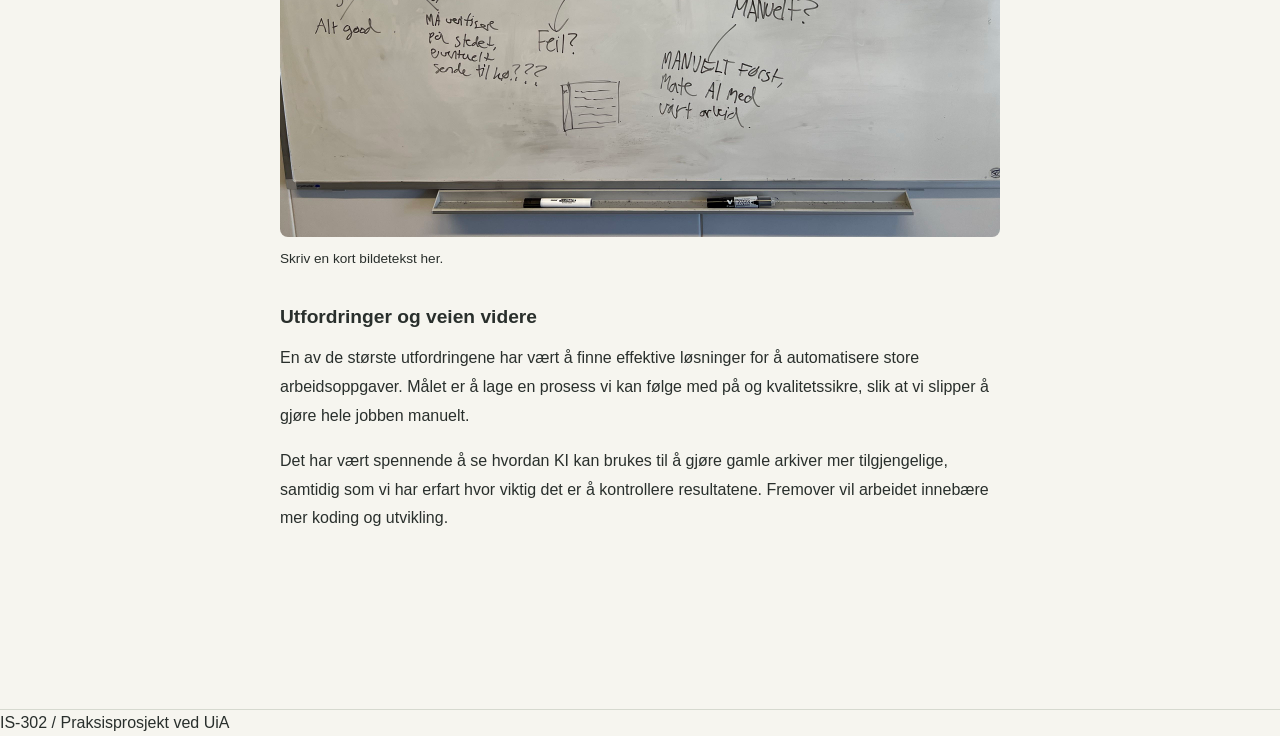
==== commit ef3098b9: "status 2" ====
--- a/status1.html
+++ b/status1.html
@@ -34,6 +34,7 @@
         <nav class="page-nav" aria-label="Hovedmeny">
           <a href="index.html">Loggbok</a>
           <a href="status1.html" aria-current="page">Status 1</a>
+          <a href="status2.html">Status 2</a>
         </nav>
       </div>
     </div>
@@ -129,4 +130,4 @@
     <span>IS-302 / Praksisprosjekt ved UiA</span>
   </footer>
 </body>
-</html>+</html>
--- a/css/styles.css
+++ b/css/styles.css
@@ -1363,6 +1363,15 @@
   margin-bottom: 2rem;
 }
 
+.status-video {
+  display: block;
+  width: 100%;
+  max-width: 960px;
+  height: auto;
+  margin-bottom: 2rem;
+  border-radius: var(--radius);
+}
+
 .status-report h2 {
   margin: 2rem 0 0.75rem;
   font-size: 1.2rem;
@@ -1402,4 +1411,4 @@
   .header-actions {
     flex-wrap: wrap;
   }
-}+}
